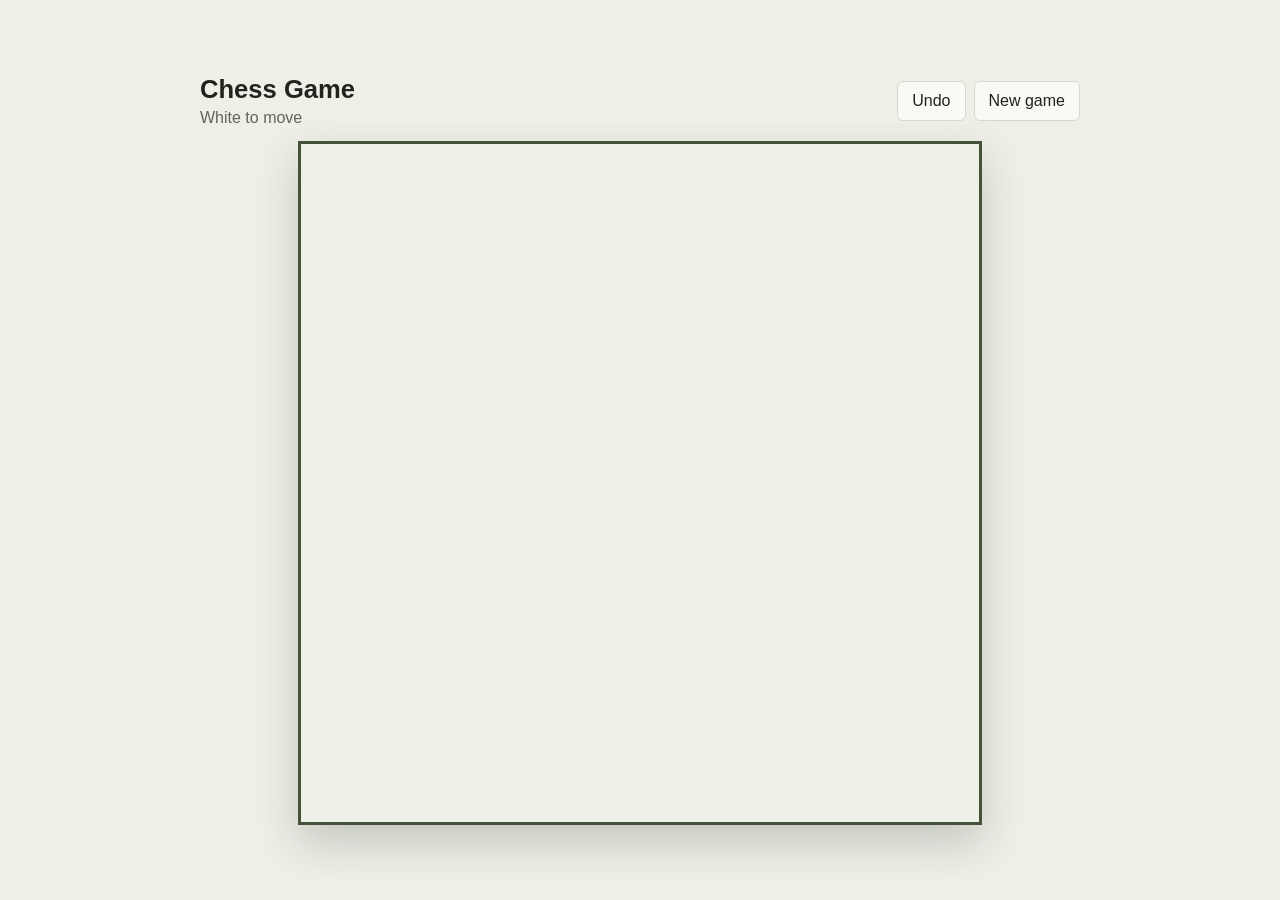
==== docs/index.html @ f93b98af "updates Add browser chess version and backend rule fixes  - Add GitHub Pages-ready web chess app in " ====
<!doctype html>
<html lang="en">
  <head>
    <meta charset="utf-8">
    <meta name="viewport" content="width=device-width, initial-scale=1">
    <title>Chess Game</title>
    <link rel="stylesheet" href="styles.css">
  </head>
  <body>
    <main class="app">
      <section class="game-shell" aria-label="Chess game">
        <div class="topbar">
          <div>
            <h1>Chess Game</h1>
            <p id="statusText">White to move</p>
          </div>
          <div class="actions">
            <button id="undoButton" type="button">Undo</button>
            <button id="newGameButton" type="button">New game</button>
          </div>
        </div>

        <div class="board-wrap">
          <div id="board" class="board" aria-label="Chess board"></div>
        </div>
      </section>
    </main>

    <dialog id="promotionDialog" class="promotion-dialog">
      <form method="dialog">
        <h2>Choose promotion</h2>
        <div class="promotion-options">
          <button value="Queen" type="submit">Queen</button>
          <button value="Rook" type="submit">Rook</button>
          <button value="Bishop" type="submit">Bishop</button>
          <button value="Knight" type="submit">Knight</button>
        </div>
      </form>
    </dialog>

    <dialog id="gameEndedDialog" class="game-ended-dialog">
      <form method="dialog">
        <h2 id="gameEndedTitle">Game ended</h2>
        <p id="gameEndedText"></p>
        <button type="submit">OK</button>
      </form>
    </dialog>

    <script src="app.js"></script>
  </body>
</html>
---- docs/styles.css ----
:root {
  color-scheme: light;
  --bg: #eef0e8;
  --panel: #f9faf6;
  --ink: #20241c;
  --muted: #5f6658;
  --light-square: #eeeed2;
  --dark-square: #769656;
  --selected: #f7d354;
  --move: rgba(32, 36, 28, 0.28);
  --check: #d94b45;
  --line: #d5d9cb;
}

* {
  box-sizing: border-box;
}

body {
  margin: 0;
  min-height: 100vh;
  background: var(--bg);
  color: var(--ink);
  font-family: Arial, Helvetica, sans-serif;
}

button {
  font: inherit;
}

.app {
  min-height: 100vh;
  display: grid;
  place-items: center;
  padding: 20px;
}

.game-shell {
  width: min(100%, 880px);
}

.topbar {
  display: flex;
  align-items: center;
  justify-content: space-between;
  gap: 16px;
  margin-bottom: 14px;
}

h1 {
  margin: 0;
  font-size: clamp(1.35rem, 2vw, 2rem);
  line-height: 1.1;
}

p {
  margin: 6px 0 0;
  color: var(--muted);
}

.actions {
  display: flex;
  gap: 8px;
}

.actions button,
dialog button {
  border: 1px solid var(--line);
  background: var(--panel);
  color: var(--ink);
  min-height: 40px;
  padding: 0 14px;
  border-radius: 6px;
  cursor: pointer;
}

.actions button:hover,
dialog button:hover {
  border-color: #9ca88f;
}

.board-wrap {
  width: min(100%, 76vh, 720px);
  margin: 0 auto;
}

.board {
  display: grid;
  grid-template-columns: repeat(8, 1fr);
  width: 100%;
  aspect-ratio: 1;
  border: 3px solid #46513a;
  box-shadow: 0 18px 40px rgba(32, 36, 28, 0.2);
}

.square {
  position: relative;
  border: 0;
  display: grid;
  place-items: center;
  min-width: 0;
  min-height: 0;
  padding: 0;
  cursor: pointer;
}

.square.light {
  background: var(--light-square);
}

.square.dark {
  background: var(--dark-square);
}

.square.selected {
  background: var(--selected);
}

.square.check {
  background: var(--check);
}

.square.valid::after {
  content: "";
  width: 28%;
  aspect-ratio: 1;
  border-radius: 50%;
  background: var(--move);
  position: absolute;
}

.piece {
  width: 82%;
  height: 82%;
  object-fit: contain;
  pointer-events: none;
}

.coord {
  position: absolute;
  left: 5px;
  top: 4px;
  font-size: clamp(0.55rem, 1.4vw, 0.82rem);
  font-weight: 700;
  color: rgba(32, 36, 28, 0.62);
}

dialog {
  border: 1px solid var(--line);
  border-radius: 8px;
  padding: 18px;
  background: var(--panel);
  color: var(--ink);
  box-shadow: 0 20px 60px rgba(32, 36, 28, 0.26);
}

dialog::backdrop {
  background: rgba(32, 36, 28, 0.35);
}

dialog h2 {
  margin: 0 0 12px;
  font-size: 1.1rem;
}

.promotion-options {
  display: grid;
  grid-template-columns: repeat(2, minmax(90px, 1fr));
  gap: 8px;
}

.game-ended-dialog p {
  margin: 0 0 14px;
}

@media (max-width: 620px) {
  .app {
    padding: 12px;
    place-items: start center;
  }

  .topbar {
    align-items: flex-start;
    flex-direction: column;
  }

  .actions {
    width: 100%;
  }

  .actions button {
    flex: 1;
  }
}
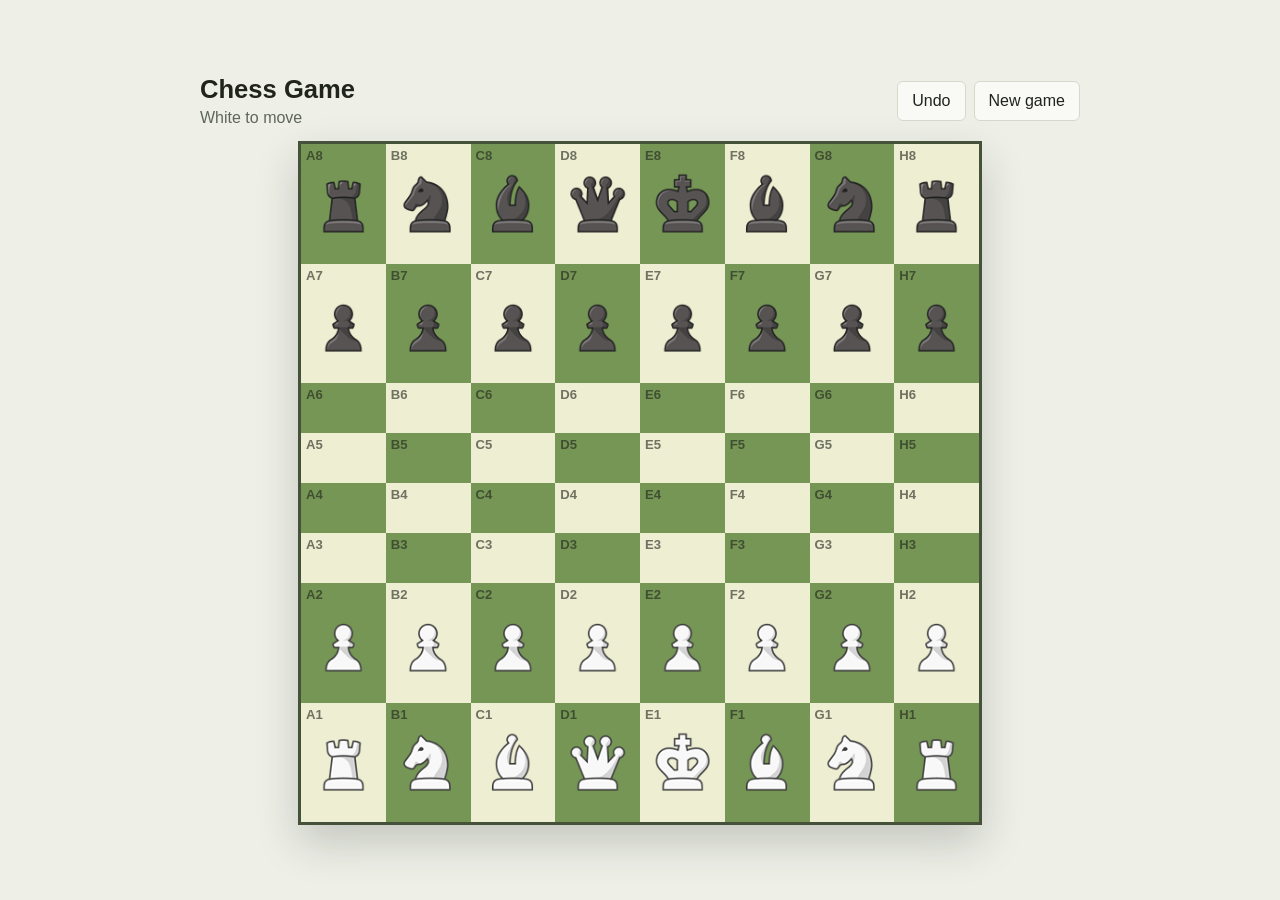
==== commit ea77e497: "Bust GitHub Pages asset cache" ====
--- a/docs/index.html
+++ b/docs/index.html
@@ -4,7 +4,7 @@
     <meta charset="utf-8">
     <meta name="viewport" content="width=device-width, initial-scale=1">
     <title>Chess Game</title>
-    <link rel="stylesheet" href="styles.css">
+    <link rel="stylesheet" href="styles.css?v=cecf7c4">
   </head>
   <body>
     <main class="app">
@@ -46,6 +46,6 @@
       </form>
     </dialog>
 
-    <script src="app.js"></script>
+    <script src="app.js?v=cecf7c4"></script>
   </body>
 </html>
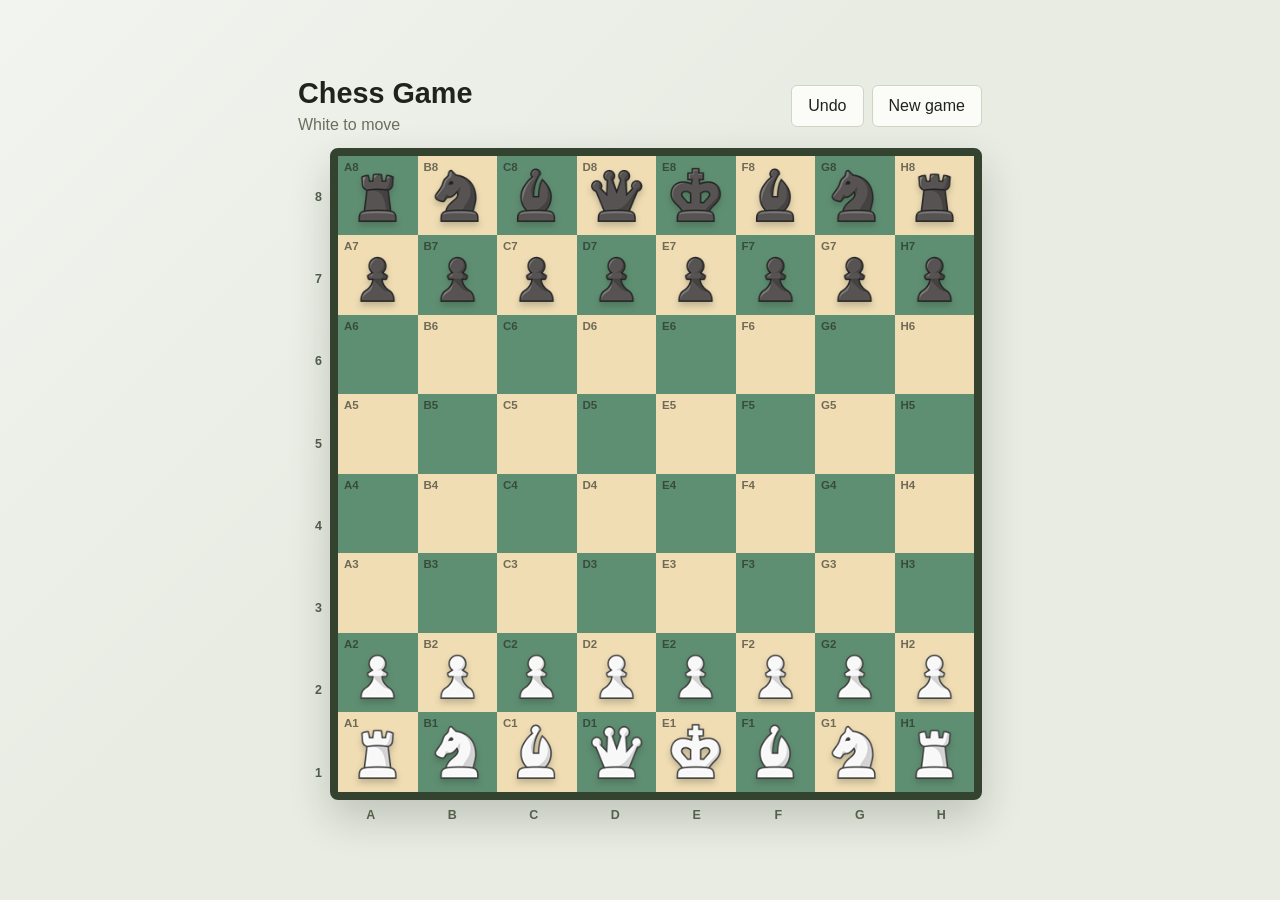
==== commit 8caa2397: "Polish web chess board layout" ====
--- a/docs/index.html
+++ b/docs/index.html
@@ -4,13 +4,13 @@
     <meta charset="utf-8">
     <meta name="viewport" content="width=device-width, initial-scale=1">
     <title>Chess Game</title>
-    <link rel="stylesheet" href="styles.css?v=cecf7c4">
+    <link rel="stylesheet" href="styles.css?v=ui-polish-1">
   </head>
   <body>
     <main class="app">
       <section class="game-shell" aria-label="Chess game">
         <div class="topbar">
-          <div>
+          <div class="title-block">
             <h1>Chess Game</h1>
             <p id="statusText">White to move</p>
           </div>
@@ -20,8 +20,18 @@
           </div>
         </div>
 
-        <div class="board-wrap">
-          <div id="board" class="board" aria-label="Chess board"></div>
+        <div class="play-area">
+          <div class="rank-labels" aria-hidden="true">
+            <span>8</span><span>7</span><span>6</span><span>5</span>
+            <span>4</span><span>3</span><span>2</span><span>1</span>
+          </div>
+          <div>
+            <div id="board" class="board" aria-label="Chess board"></div>
+            <div class="file-labels" aria-hidden="true">
+              <span>A</span><span>B</span><span>C</span><span>D</span>
+              <span>E</span><span>F</span><span>G</span><span>H</span>
+            </div>
+          </div>
         </div>
       </section>
     </main>
@@ -46,6 +56,6 @@
       </form>
     </dialog>
 
-    <script src="app.js?v=cecf7c4"></script>
+    <script src="app.js?v=ui-polish-1"></script>
   </body>
 </html>
--- a/docs/styles.css
+++ b/docs/styles.css
@@ -1,15 +1,17 @@
 :root {
   color-scheme: light;
-  --bg: #eef0e8;
-  --panel: #f9faf6;
-  --ink: #20241c;
-  --muted: #5f6658;
-  --light-square: #eeeed2;
-  --dark-square: #769656;
-  --selected: #f7d354;
-  --move: rgba(32, 36, 28, 0.28);
-  --check: #d94b45;
-  --line: #d5d9cb;
+  --bg: #e8ece3;
+  --panel: #fbfcf8;
+  --ink: #1e241b;
+  --muted: #68705f;
+  --light-square: #f0ddb4;
+  --dark-square: #5f8f72;
+  --selected: #f4c84b;
+  --move: rgba(27, 34, 24, 0.3);
+  --capture: rgba(154, 47, 48, 0.28);
+  --check: #c84a42;
+  --line: #cdd5c4;
+  --shadow: rgba(31, 38, 27, 0.2);
 }
 
 * {
@@ -19,7 +21,9 @@
 body {
   margin: 0;
   min-height: 100vh;
-  background: var(--bg);
+  background:
+    linear-gradient(135deg, rgba(255, 255, 255, 0.45), transparent 42%),
+    var(--bg);
   color: var(--ink);
   font-family: Arial, Helvetica, sans-serif;
 }
@@ -32,11 +36,11 @@
   min-height: 100vh;
   display: grid;
   place-items: center;
-  padding: 20px;
+  padding: 22px;
 }
 
 .game-shell {
-  width: min(100%, 880px);
+  width: min(100%, 860px);
 }
 
 .topbar {
@@ -44,12 +48,17 @@
   align-items: center;
   justify-content: space-between;
   gap: 16px;
-  margin-bottom: 14px;
+  margin: 0 auto 14px;
+  width: min(100%, 76vh, 720px);
+}
+
+.title-block {
+  min-width: 0;
 }
 
 h1 {
   margin: 0;
-  font-size: clamp(1.35rem, 2vw, 2rem);
+  font-size: 1.8rem;
   line-height: 1.1;
 }
 
@@ -61,6 +70,7 @@
 .actions {
   display: flex;
   gap: 8px;
+  flex-shrink: 0;
 }
 
 .actions button,
@@ -68,29 +78,37 @@
   border: 1px solid var(--line);
   background: var(--panel);
   color: var(--ink);
-  min-height: 40px;
-  padding: 0 14px;
+  min-height: 42px;
+  padding: 0 16px;
   border-radius: 6px;
   cursor: pointer;
+  box-shadow: 0 1px 0 rgba(255, 255, 255, 0.75) inset;
 }
 
 .actions button:hover,
 dialog button:hover {
   border-color: #9ca88f;
-}
-
-.board-wrap {
+  background: #ffffff;
+}
+
+.play-area {
+  display: grid;
+  grid-template-columns: 24px minmax(0, 1fr);
+  gap: 8px;
   width: min(100%, 76vh, 720px);
   margin: 0 auto;
 }
 
 .board {
   display: grid;
-  grid-template-columns: repeat(8, 1fr);
+  grid-template-columns: repeat(8, minmax(0, 1fr));
+  grid-template-rows: repeat(8, minmax(0, 1fr));
   width: 100%;
   aspect-ratio: 1;
-  border: 3px solid #46513a;
-  box-shadow: 0 18px 40px rgba(32, 36, 28, 0.2);
+  border: 8px solid #33432f;
+  border-radius: 8px;
+  overflow: hidden;
+  box-shadow: 0 18px 42px var(--shadow);
 }
 
 .square {
@@ -98,10 +116,19 @@
   border: 0;
   display: grid;
   place-items: center;
+  width: 100%;
+  height: 100%;
   min-width: 0;
   min-height: 0;
   padding: 0;
+  overflow: hidden;
   cursor: pointer;
+}
+
+.square:focus-visible {
+  outline: 3px solid #20241c;
+  outline-offset: -3px;
+  z-index: 2;
 }
 
 .square.light {
@@ -114,6 +141,7 @@
 
 .square.selected {
   background: var(--selected);
+  box-shadow: inset 0 0 0 4px rgba(32, 36, 28, 0.18);
 }
 
 .square.check {
@@ -127,22 +155,51 @@
   border-radius: 50%;
   background: var(--move);
   position: absolute;
+  z-index: 1;
 }
 
 .piece {
+  position: absolute;
+  inset: 9%;
   width: 82%;
   height: 82%;
   object-fit: contain;
   pointer-events: none;
+  z-index: 2;
+  filter: drop-shadow(0 4px 3px rgba(24, 30, 21, 0.22));
 }
 
 .coord {
   position: absolute;
-  left: 5px;
-  top: 4px;
-  font-size: clamp(0.55rem, 1.4vw, 0.82rem);
+  left: 6px;
+  top: 5px;
+  font-size: 0.72rem;
   font-weight: 700;
   color: rgba(32, 36, 28, 0.62);
+  z-index: 3;
+  pointer-events: none;
+}
+
+.rank-labels,
+.file-labels {
+  color: #53604c;
+  font-weight: 700;
+  font-size: 0.78rem;
+}
+
+.rank-labels {
+  display: grid;
+  grid-template-rows: repeat(8, minmax(0, 1fr));
+  align-items: center;
+  justify-items: end;
+  padding: 8px 0;
+}
+
+.file-labels {
+  display: grid;
+  grid-template-columns: repeat(8, minmax(0, 1fr));
+  justify-items: center;
+  padding-top: 8px;
 }
 
 dialog {
@@ -175,15 +232,24 @@
 
 @media (max-width: 620px) {
   .app {
-    padding: 12px;
+    padding: 12px 10px;
     place-items: start center;
   }
 
+  .game-shell {
+    width: 100%;
+  }
+
   .topbar {
+    width: 100%;
     align-items: flex-start;
     flex-direction: column;
   }
 
+  h1 {
+    font-size: 1.45rem;
+  }
+
   .actions {
     width: 100%;
   }
@@ -191,4 +257,24 @@
   .actions button {
     flex: 1;
   }
-}
+
+  .play-area {
+    grid-template-columns: 18px minmax(0, 1fr);
+    gap: 5px;
+    width: 100%;
+  }
+
+  .board {
+    border-width: 5px;
+    border-radius: 6px;
+  }
+
+  .coord {
+    display: none;
+  }
+
+  .rank-labels,
+  .file-labels {
+    font-size: 0.68rem;
+  }
+}
